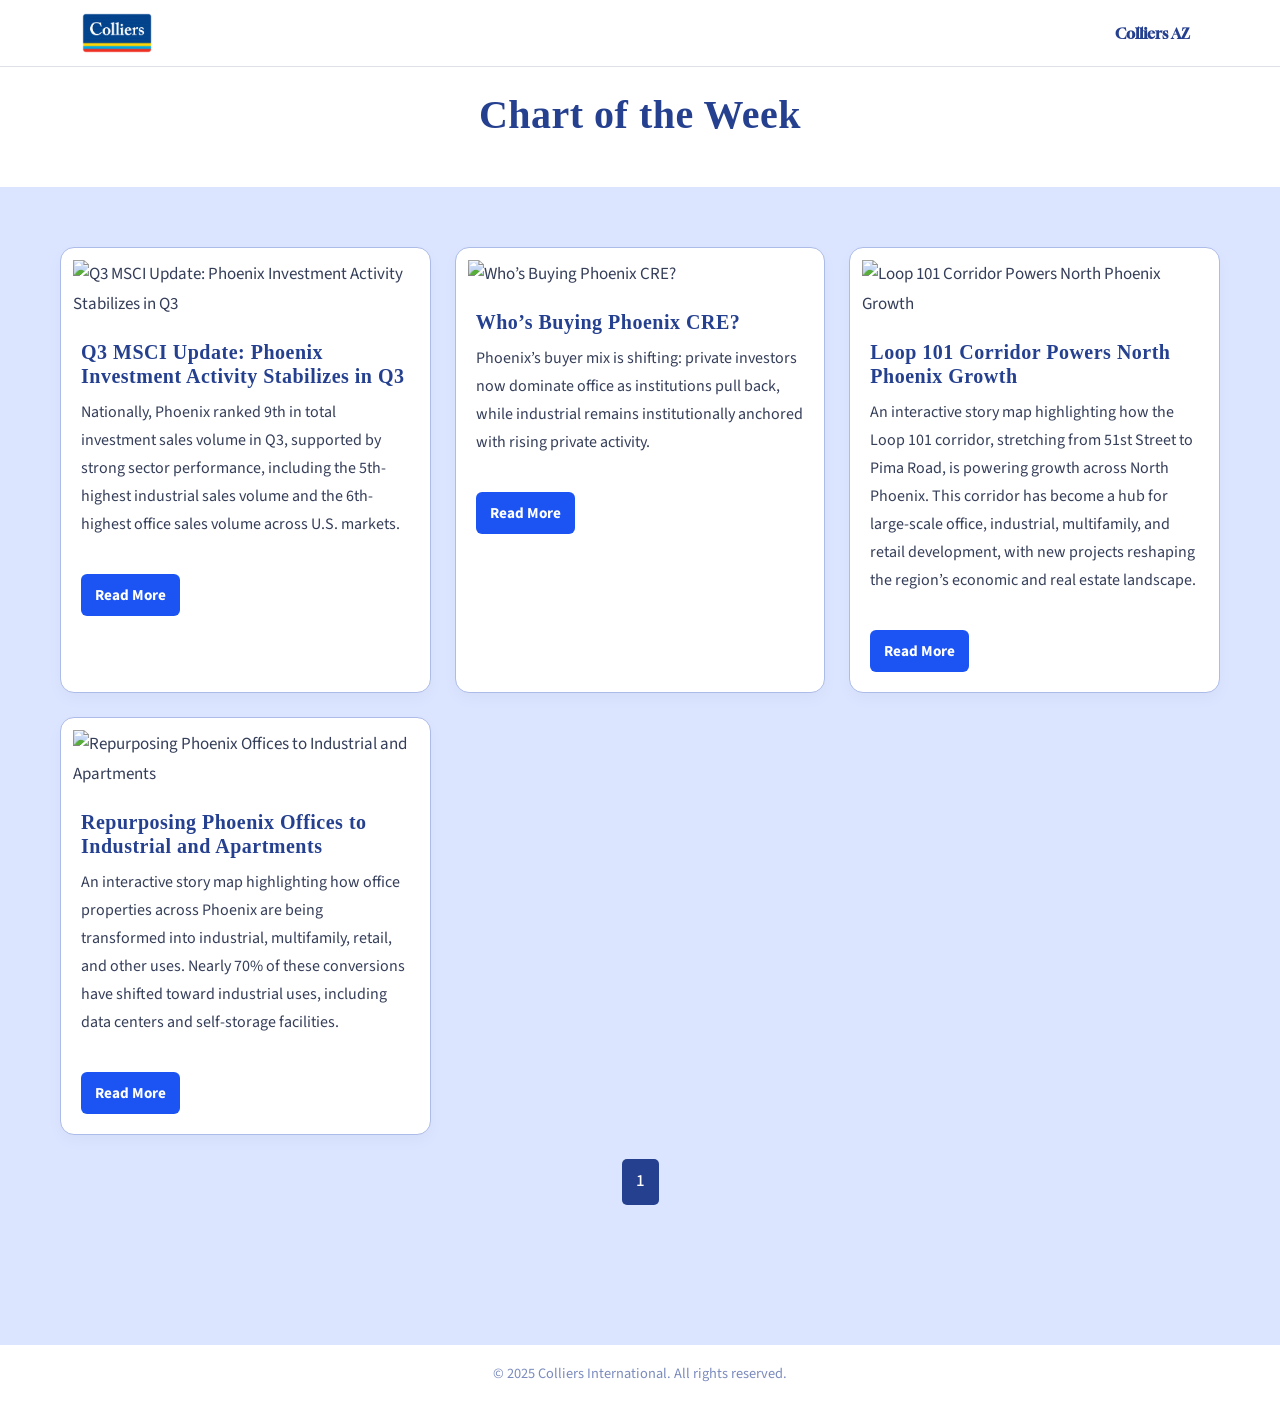
==== index.html @ d2ce2ba0 "Add files via upload" ====
<!DOCTYPE html>
<html lang="en">
<head>
  <meta charset="UTF-8" />
  <meta name="viewport" content="width=device-width, initial-scale=1.0"/>
  <title>Colliers AZ - Chart of the Week</title>

  <!-- Fonts, Icons, CSS -->
  <link rel="stylesheet" href="https://cdnjs.cloudflare.com/ajax/libs/font-awesome/6.5.0/css/all.min.css"/>
  <link href="https://cdn.jsdelivr.net/npm/bootstrap@5.3.3/dist/css/bootstrap.min.css" rel="stylesheet">
  <link rel="stylesheet" href="styles.css" />
  <link href="https://fonts.googleapis.com/css2?family=Gloock&display=swap" rel="stylesheet">

  <!-- Metadata -->
  <meta name="description" content="Colliers AZ Chart of the Week">
  <meta name="author" content="Colliers AZ">
  <link rel="icon" type="image/png" href="favicon.png" />
</head>

<body>

  <!-- Navbar -->
  <nav class="navbar navbar-expand-lg navbar-light bg-white border-bottom">
    <div class="container">
      <a class="navbar-brand fw-bold"><img src="colliers.png" alt="Colliers Logo" style="height:40px;"></a>
      <button class="navbar-toggler" type="button" data-bs-toggle="collapse" data-bs-target="#navbarNav">
        <span class="navbar-toggler-icon"></span>
      </button>
      <div class="collapse navbar-collapse" id="navbarNav">
        <ul class="navbar-nav ms-auto">
          
          <li class="nav-item">
            <a class="nav-link" href="https://www.colliers.com/en/united-states/cities/phoenix#f:listingtype=[All%20Listings]&f:location=Arizona" target="_blank"><b>Colliers AZ</b></a>
          </li>
        </ul>
      </div>
    </div>
  </nav>

  <!-- Header -->
  <header role="banner" class="py-4 bg-white">
    <div class="container d-flex justify-content-center">
      <div style="max-width: 1000px; width: 100%;">
        <h1 class="text-center mb-4">Chart of the Week</h1>
        
      </div>
    </div>
  </header>

  <!-- Projects Section -->
 <main>
  <section id="projects-section" class="projects-section">
    <div class="projects">
      <!-- Project cards go here -->
    </div>
    <div id="pagination" class="text-center mt-4">
      <!-- Pagination buttons injected here -->
    </div>
  </section>
</main>

  <!-- Footer -->
  <footer class="text-center py-3 bg-white">
    <p>© 2025 Colliers International. All rights reserved.</p>
  </footer>

  <!-- Scripts -->
  <script src="https://cdn.jsdelivr.net/npm/bootstrap@5.3.3/dist/js/bootstrap.bundle.min.js"></script>
  <script src="script.js"></script>

</body>
</html>
---- styles.css ----
@import url('https://fonts.googleapis.com/css2?family=Playfair+Display:wght@500;600;700&family=Source+Sans+Pro:wght@300;400;600&display=swap');

:root {
  /* Colliers primary palette */
  --bg-default: #FFFFFF;          /* White */
  --bg-projects: #DBE5FF;         /* Pale Blue Grey */
  --card-bg: #FFFFFF;             /* White */
  --green-header: #25408F;        /* Colliers Dark Blue (used for headings) */
  --orange-accent: #1C54F4;       /* Medium Blue (CTA / buttons) */
  --orange-hover: #4D93FF;        /* Light Blue (hover state) */
  --text-color: #353E59;          /* Deep Blue Grey (body text) */
  --border-light: #ACBBE8;        /* Light Blue Grey (borders, lines) */
}

body {
  font-family: 'Source Sans Pro', sans-serif;
  font-size: 17px;
  line-height: 1.75;
  background-color: var(--bg-default);
  color: var(--text-color);
  margin: 0;
  padding: 0;
}

/* Typography */
h1, h2, h3, h4, h5, h6 {
  font-family: 'Gill Sans Extrabold', serif;
  font-weight: 550;
  letter-spacing: 0.5px;
  color: var(--green-header);
}

p {
  margin-bottom: 1.25rem;
}

/* Links */
a {
  color: var(--orange-accent);
  transition: color 0.2s ease;
  text-decoration: none;
}
a:hover {
  color: var(--orange-hover);
  text-decoration: underline;
}

/* Navbar & Footer */
.navbar {
  font-size: 0.95rem;
  font-weight: 500;
  background-color: var(--bg-default);
  color: var(--text-color);
  border-bottom: 1px solid var(--border-light);
}

footer {
  text-align: center;
  padding: 24px 20px;
  background-color: var(--bg-default);
  border: none;
  font-size: 0.9rem;
  color: #7B8BBD; /* Medium Blue Grey */
  margin-top: 0;
}

/* Header */
header {
  background-color: var(--bg-default);
  padding: 60px 20px;
  text-align: center;
}

/* Project Section */
.projects-section {
  background-color: var(--bg-projects);
  padding: 60px 0 80px;
}

/* Grid */
.projects {
  display: grid;
  grid-template-columns: repeat(auto-fill, minmax(320px, 1fr));
  gap: 24px;
  max-width: 1200px;
  margin: 0 auto;
  padding: 0 20px;
}

/* Card */
.project-card {
  background-color: var(--card-bg);
  border: 1px solid var(--border-light);
  border-radius: 14px;
  overflow: hidden;
  box-shadow: 0 6px 16px rgba(0, 0, 0, 0.03);
  display: flex;
  flex-direction: column;
  transition: transform 0.3s ease, box-shadow 0.3s ease;
}
.project-card:hover {
  transform: translateY(-6px);
  box-shadow: 0 12px 28px rgba(0, 0, 0, 0.06);
}
.project-card img {
  width: 100%;
  height: auto;
  padding: 12px 12px 0 12px;      /* Add top and side padding */
  border-top-left-radius: 12px;   /* Match card corners */
  border-top-right-radius: 12px;
  object-fit: cover;
}

.project-card .content {
  padding: 20px;
}
.project-card h3 {
  font-size: 1.25rem;
  margin-bottom: 10px;
  color: var(--green-header);
}
.project-card p {
  font-size: 1rem;
}
.project-card a {
  margin-top: auto;
  display: inline-block;
  padding: 8px 14px;
  margin-top: 16px;
  color: #FFFFFF;
  background-color: var(--orange-accent);
  border-radius: 6px;
  text-decoration: none;
  font-size: 0.95rem;
  transition: background-color 0.3s ease;
}
.project-card a:hover {
  background-color: var(--orange-hover);
}

/* Pagination */
#pagination {
  margin-top: 40px;
  padding-bottom: 60px;
  background-color: transparent;
}

.page-button {
  margin: 0 6px;
  padding: 8px 14px;
  border: none;
  background-color: var(--card-bg);
  border-radius: 5px;
  font-weight: 500;
  cursor: pointer;
  transition: background-color 0.2s ease;
  color: var(--text-color);
}
.page-button:hover {
  background-color: var(--orange-accent);
  color: #FFFFFF;
}
.page-button.active {
  background-color: var(--green-header);
  color: #FFFFFF;
}

/* Social Icons */
.social-icons a {
  color: var(--text-color);
  transition: color 0.2s ease;
}
.social-icons a:hover {
  color: var(--orange-accent);
}

/* Responsive */
@media (max-width: 768px) {
  .projects {
    grid-template-columns: 1fr;
  }
  header h1 {
    font-size: 2rem;
  }
}

/* Navbar brand & links in Colliers blue */
.navbar-brand,
.navbar-nav .nav-link {
  font-family: 'Gloock', serif;
  color: #25408F !important;  /* Colliers Dark Blue */
  font-weight: bold;
}

.navbar-toggler {
  padding: 0.2rem 0.4rem;   /* reduce the clickable area */
}

.navbar-toggler-icon {
  width: 20px;   /* smaller than default 30px */
  height: 20px;  /* smaller than default 30px */
}
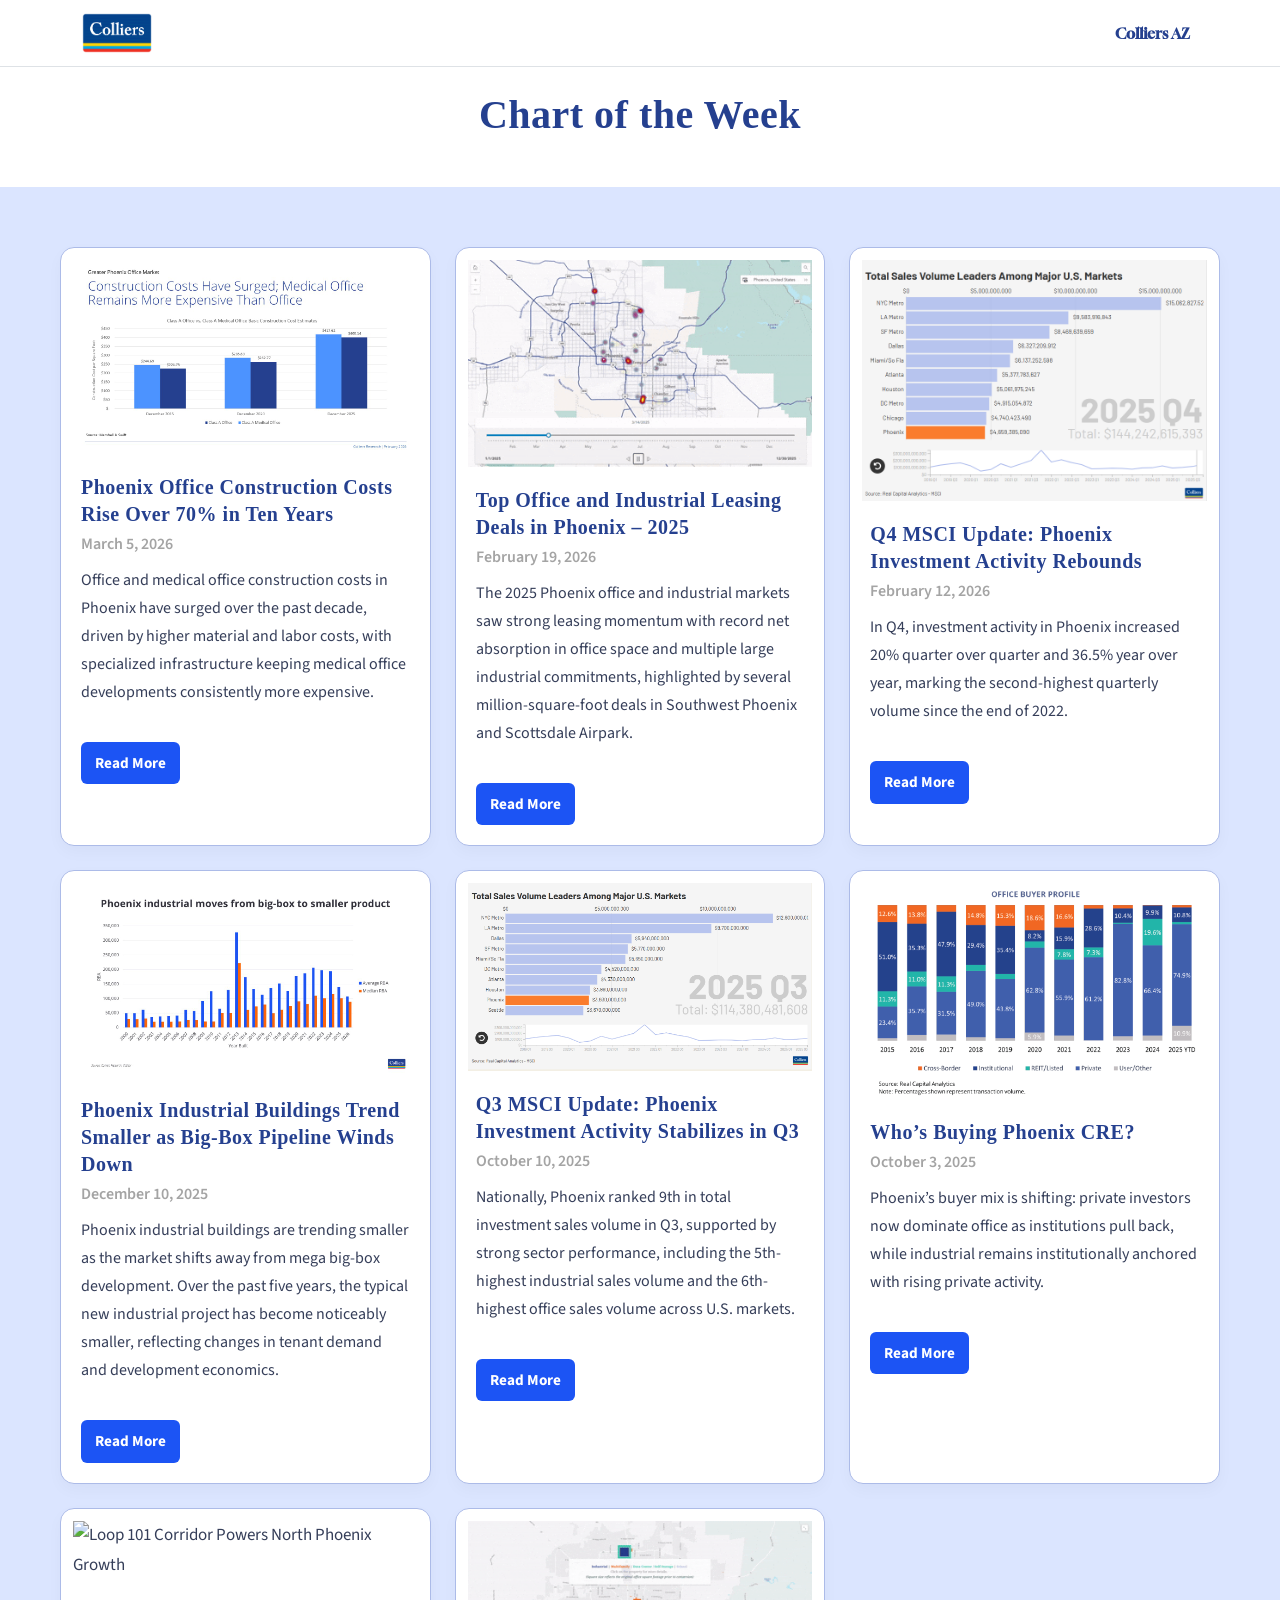
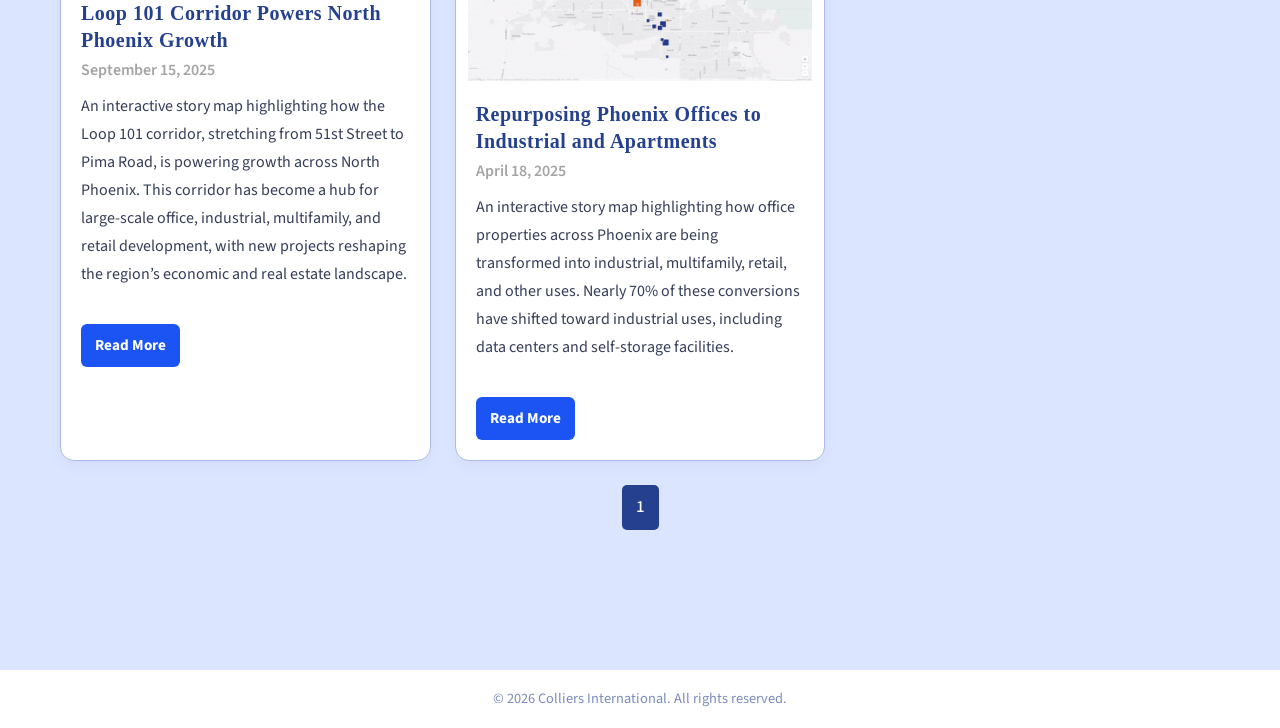
==== commit 032da1b3: "Update copyright year in footer Updated footer copyright year from 2025 to 2026." ====
--- a/index.html
+++ b/index.html
@@ -61,7 +61,7 @@
 
   <!-- Footer -->
   <footer class="text-center py-3 bg-white">
-    <p>© 2025 Colliers International. All rights reserved.</p>
+    <p>© 2026 Colliers International. All rights reserved.</p>
   </footer>
 
   <!-- Scripts -->
@@ -71,3 +71,4 @@
 </body>
 </html>
 
+
--- a/styles.css
+++ b/styles.css
@@ -12,6 +12,15 @@
   --border-light: #ACBBE8;        /* Light Blue Grey (borders, lines) */
 }
 
+* {
+  box-sizing: border-box;
+}
+
+html,
+body {
+  overflow-x: hidden;
+}
+
 body {
   font-family: 'Source Sans Pro', sans-serif;
   font-size: 17px;
@@ -20,6 +29,7 @@
   color: var(--text-color);
   margin: 0;
   padding: 0;
+  -webkit-text-size-adjust: 100%;
 }
 
 /* Typography */
@@ -60,8 +70,12 @@
   background-color: var(--bg-default);
   border: none;
   font-size: 0.9rem;
-  color: #7B8BBD; /* Medium Blue Grey */
+  color: #7B8BBD;
   margin-top: 0;
+}
+
+footer p {
+  margin-bottom: 0;
 }
 
 /* Header */
@@ -98,32 +112,42 @@
   flex-direction: column;
   transition: transform 0.3s ease, box-shadow 0.3s ease;
 }
+
 .project-card:hover {
   transform: translateY(-6px);
   box-shadow: 0 12px 28px rgba(0, 0, 0, 0.06);
 }
+
 .project-card img {
   width: 100%;
+  max-width: 100%;
   height: auto;
-  padding: 12px 12px 0 12px;      /* Add top and side padding */
-  border-top-left-radius: 12px;   /* Match card corners */
+  padding: 12px 12px 0 12px;
+  border-top-left-radius: 12px;
   border-top-right-radius: 12px;
   object-fit: cover;
+  display: block;
 }
 
 .project-card .content {
   padding: 20px;
-}
+  display: flex;
+  flex-direction: column;
+  flex: 1;
+}
+
 .project-card h3 {
   font-size: 1.25rem;
   margin-bottom: 10px;
   color: var(--green-header);
-}
+  line-height: 1.35;
+}
+
 .project-card p {
   font-size: 1rem;
 }
+
 .project-card a {
-  margin-top: auto;
   display: inline-block;
   padding: 8px 14px;
   margin-top: 16px;
@@ -133,15 +157,25 @@
   text-decoration: none;
   font-size: 0.95rem;
   transition: background-color 0.3s ease;
-}
+  align-self: flex-start;
+}
+
 .project-card a:hover {
   background-color: var(--orange-hover);
+}
+
+.date {
+  font-size: 0.85rem;
+  color: #a4a4a4;
+  margin: -8px 0 8px 0;
+  font-weight: 600;
+  display: block;
 }
 
 /* Pagination */
 #pagination {
   margin-top: 40px;
-  padding-bottom: 60px;
+  padding: 0 20px 60px;
   background-color: transparent;
 }
 
@@ -156,10 +190,12 @@
   transition: background-color 0.2s ease;
   color: var(--text-color);
 }
+
 .page-button:hover {
   background-color: var(--orange-accent);
   color: #FFFFFF;
 }
+
 .page-button.active {
   background-color: var(--green-header);
   color: #FFFFFF;
@@ -170,33 +206,158 @@
   color: var(--text-color);
   transition: color 0.2s ease;
 }
+
 .social-icons a:hover {
   color: var(--orange-accent);
-}
-
-/* Responsive */
-@media (max-width: 768px) {
-  .projects {
-    grid-template-columns: 1fr;
-  }
-  header h1 {
-    font-size: 2rem;
-  }
 }
 
 /* Navbar brand & links in Colliers blue */
 .navbar-brand,
 .navbar-nav .nav-link {
   font-family: 'Gloock', serif;
-  color: #25408F !important;  /* Colliers Dark Blue */
+  color: #25408F !important;
   font-weight: bold;
 }
 
+.navbar-brand img {
+  max-width: 100%;
+  height: 40px;
+  width: auto;
+}
+
 .navbar-toggler {
-  padding: 0.2rem 0.4rem;   /* reduce the clickable area */
+  padding: 0.2rem 0.4rem;
 }
 
 .navbar-toggler-icon {
-  width: 20px;   /* smaller than default 30px */
-  height: 20px;  /* smaller than default 30px */
-}
+  width: 20px;
+  height: 20px;
+}
+
+/* Tablet */
+@media (max-width: 991px) {
+  .projects {
+    grid-template-columns: repeat(2, minmax(0, 1fr));
+  }
+}
+
+/* Mobile */
+@media (max-width: 768px) {
+  header {
+    padding: 40px 16px;
+  }
+
+  header h1 {
+    font-size: 2rem;
+    line-height: 1.2;
+    margin-bottom: 0;
+  }
+
+  .projects-section {
+    padding: 36px 0 48px;
+  }
+
+  .projects {
+    grid-template-columns: 1fr;
+    gap: 18px;
+    padding: 0 14px;
+  }
+
+  .project-card {
+    border-radius: 12px;
+  }
+
+  .project-card img {
+    padding: 10px 10px 0 10px;
+  }
+
+  .project-card .content {
+    padding: 16px;
+  }
+
+  .project-card h3 {
+    font-size: 1.1rem;
+    line-height: 1.35;
+  }
+
+  .project-card p {
+    font-size: 0.96rem;
+    line-height: 1.6;
+  }
+
+  .project-card a {
+    width: 100%;
+    text-align: center;
+  }
+
+  #pagination {
+    margin-top: 28px;
+    padding: 0 14px 36px;
+    display: flex;
+    flex-wrap: wrap;
+    justify-content: center;
+    gap: 8px;
+  }
+
+  .page-button {
+    margin: 0;
+  }
+
+  .navbar-brand img {
+    height: 32px;
+  }
+
+  .navbar-nav .nav-link {
+    padding-top: 10px;
+    padding-bottom: 10px;
+    text-align: center;
+  }
+
+  footer {
+    padding: 18px 14px 24px;
+  }
+}
+
+/* Small phones */
+@media (max-width: 480px) {
+  body {
+    font-size: 15px;
+  }
+
+  header {
+    padding: 32px 12px;
+  }
+
+  header h1 {
+    font-size: 1.8rem;
+  }
+
+  .projects {
+    padding: 0 12px;
+    gap: 16px;
+  }
+
+  .project-card .content {
+    padding: 14px;
+  }
+
+  .project-card h3 {
+    font-size: 1rem;
+  }
+
+  .project-card p {
+    font-size: 0.93rem;
+  }
+
+  .date {
+    font-size: 0.8rem;
+  }
+
+  #pagination {
+    padding: 0 12px 32px;
+  }
+
+  footer {
+    font-size: 0.82rem;
+  }
+}
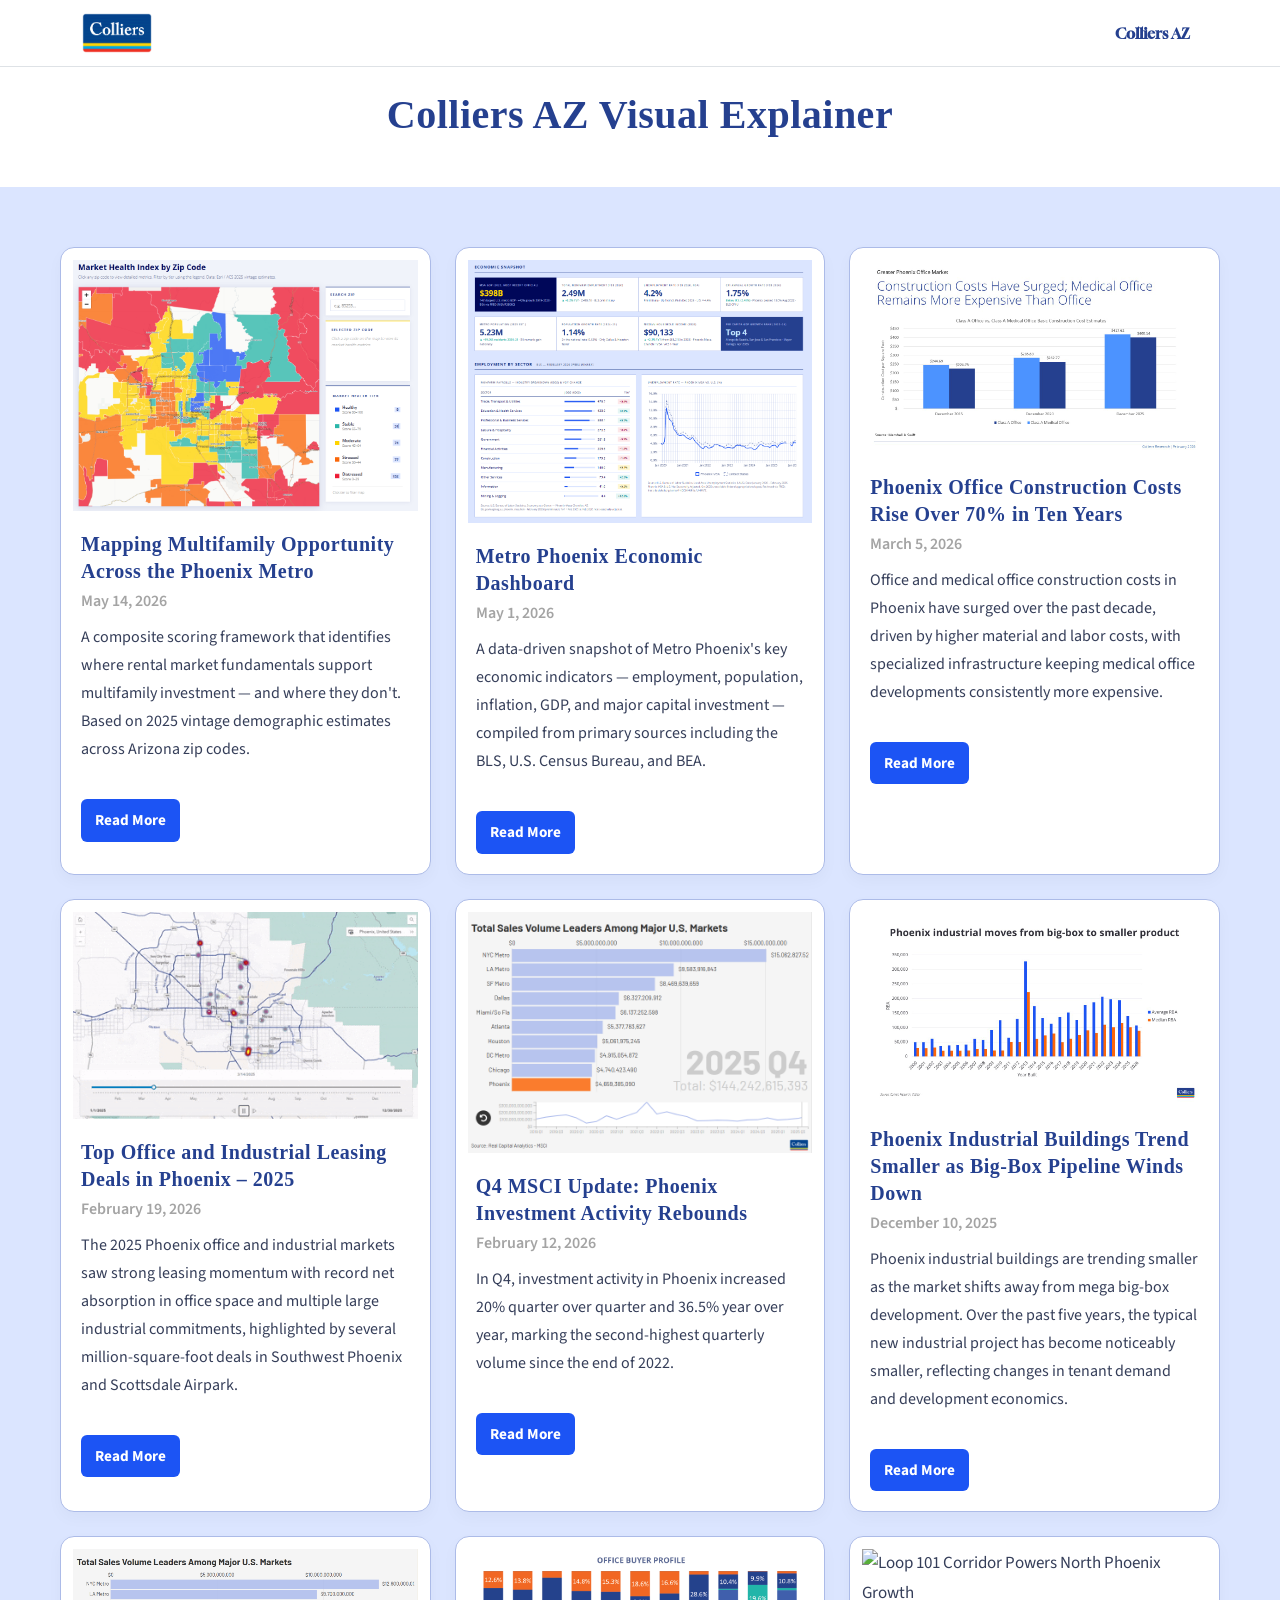
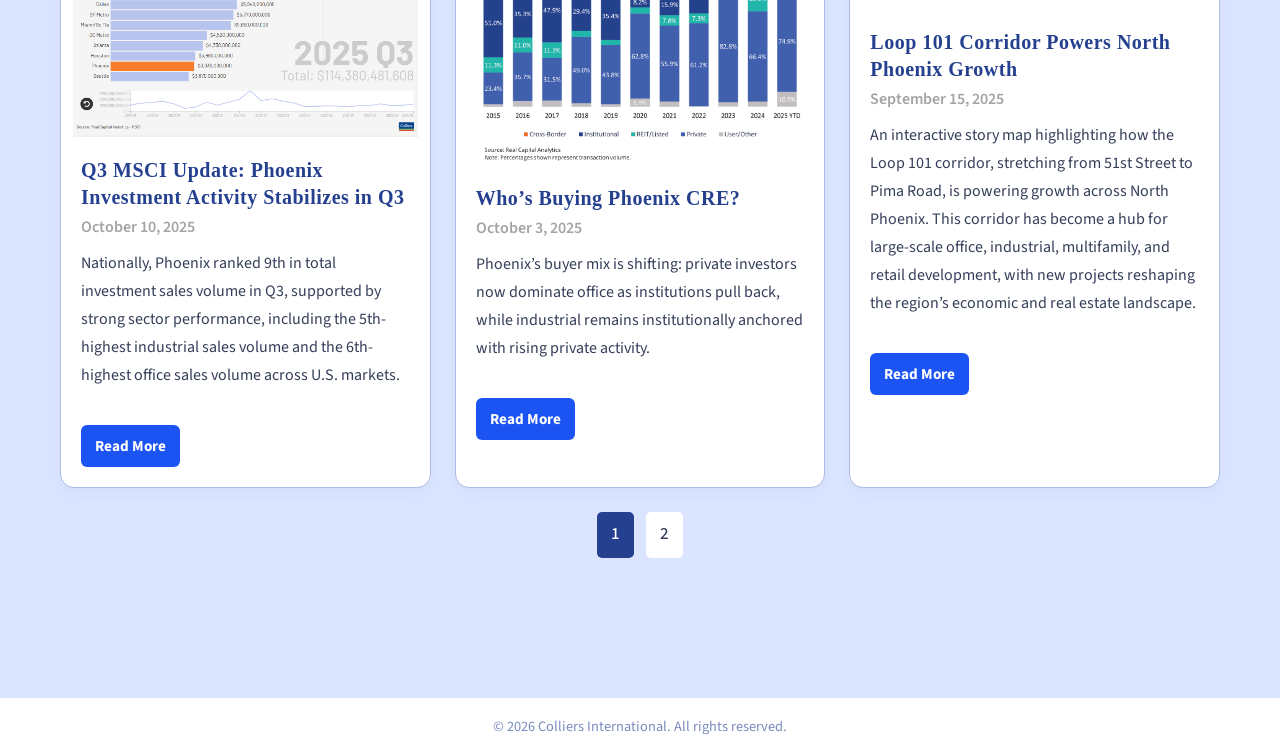
==== commit 4f89d9bf: "Update index.html" ====
--- a/index.html
+++ b/index.html
@@ -3,7 +3,7 @@
 <head>
   <meta charset="UTF-8" />
   <meta name="viewport" content="width=device-width, initial-scale=1.0"/>
-  <title>Colliers AZ - Chart of the Week</title>
+  <title>Colliers AZ Visual Explainer</title>
 
   <!-- Fonts, Icons, CSS -->
   <link rel="stylesheet" href="https://cdnjs.cloudflare.com/ajax/libs/font-awesome/6.5.0/css/all.min.css"/>
@@ -41,7 +41,7 @@
   <header role="banner" class="py-4 bg-white">
     <div class="container d-flex justify-content-center">
       <div style="max-width: 1000px; width: 100%;">
-        <h1 class="text-center mb-4">Chart of the Week</h1>
+        <h1 class="text-center mb-4">Colliers AZ Visual Explainer</h1>
         
       </div>
     </div>
